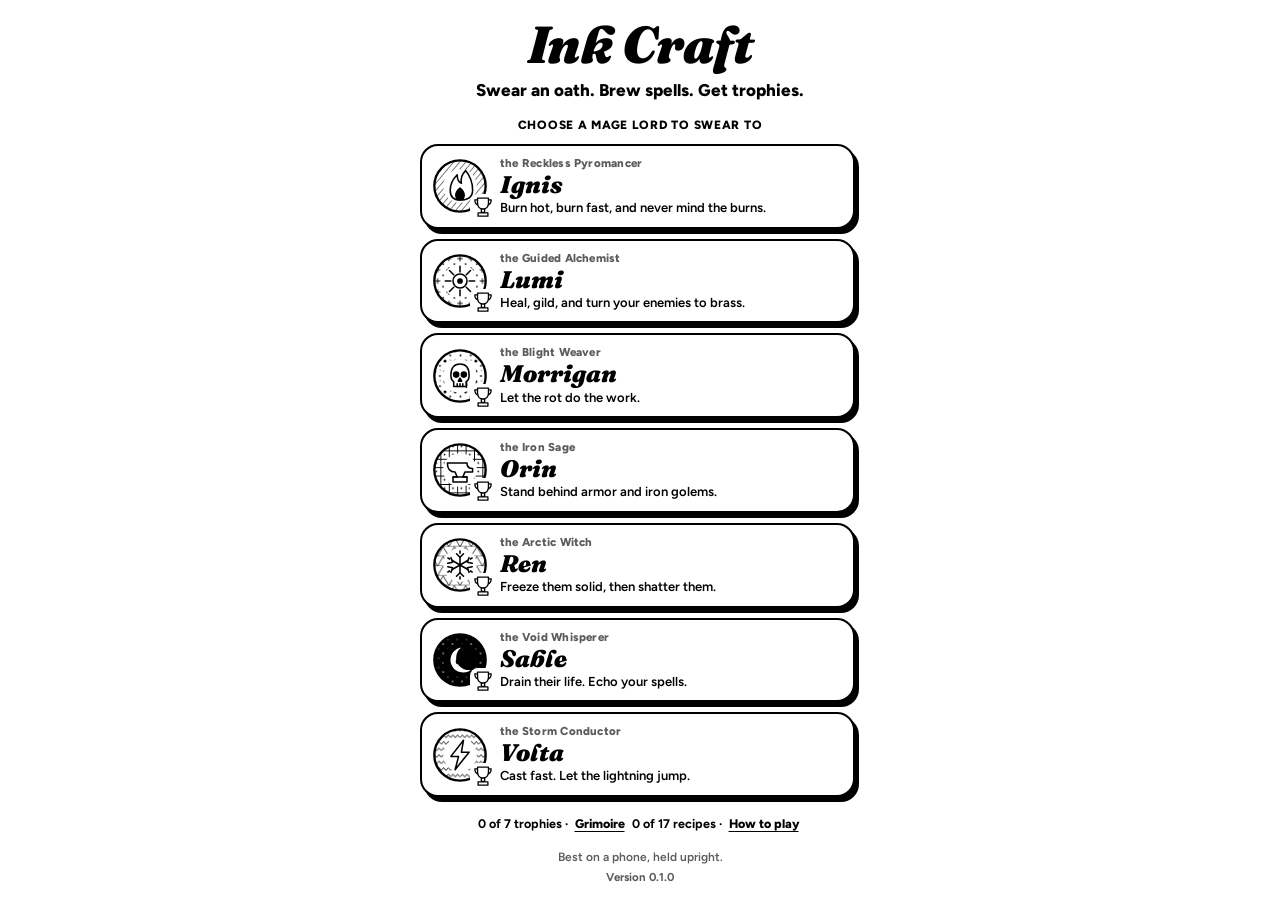
==== play/index.html @ b03f9af0 "Add Ink Craft, an ink-drawn brewing card game Co-Authored-By: Claude Opus 5.5 <noreply@anthropic.com" ====
<!DOCTYPE html>
<html lang="en">
<head>
<meta charset="utf-8">
<meta name="viewport" content="width=device-width, initial-scale=1, viewport-fit=cover">
<title>Ink Craft: swear an oath, brew spells, get trophies</title>
<meta name="theme-color" content="#ffffff">
<meta name="description" content="Swear an oath. Brew spells. Get trophies.">
<link rel="manifest" href="/manifest.webmanifest">
<link rel="icon" type="image/svg+xml" href="/icons/icon.svg">
<meta name="apple-mobile-web-app-capable" content="yes">
<meta name="mobile-web-app-capable" content="yes">
<meta name="apple-mobile-web-app-title" content="Ink Craft">
<meta name="apple-mobile-web-app-status-bar-style" content="default">
<link rel="preconnect" href="https://fonts.googleapis.com">
<link rel="preconnect" href="https://fonts.gstatic.com" crossorigin>
<link href="https://fonts.googleapis.com/css2?family=Fraunces:ital,opsz,wght@0,9..144,800;0,9..144,900;1,9..144,900&family=Figtree:wght@500;600;700;800&display=swap" rel="stylesheet">
<link rel="stylesheet" href="styles.css">
</head>
<body>

<section id="title" class="screen on">
  <div class="home">
    <h1 class="logo">Ink Craft</h1>
    <p class="tag">Swear an oath. Brew spells. Get trophies.</p>
    <p class="kick">Choose a mage lord to swear to</p>
    <div class="events" id="lords"></div>
    <p class="homestats" id="homeStats"></p>
    <div class="foot-note">Best on a phone, held upright.</div>
    <div class="ver" id="ver"></div>
  </div>
</section>

<section id="intro" class="screen">
  <div class="panel" id="introPanel"></div>
</section>

<section id="duel" class="screen">
  <div class="side foe">
    <div class="mage" id="m1" data-r="m1"></div>
    <div class="row2">
      <div class="ink small" id="ink1"></div>
      <button class="caul small" id="c1" type="button" aria-label="Their cauldron"></button>
    </div>
  </div>
  <div class="arena">
    <div class="lane" id="b1"></div>
    <div class="mid" id="mid">
      <span class="turn" id="turnTag"></span>
      <span class="log" id="log"></span>
      <button id="pause" type="button" aria-label="Pause">
        <svg viewBox="0 0 32 32" aria-hidden="true"><rect x="9" y="8" width="5" height="16" rx="1.5" fill="currentColor"/><rect x="18" y="8" width="5" height="16" rx="1.5" fill="currentColor"/></svg>
      </button>
    </div>
    <div class="lane" id="b0"></div>
  </div>
  <div class="side me">
    <div class="row1">
      <div class="mage" id="m0" data-r="m0"></div>
      <div class="ink" id="ink0"></div>
    </div>
    <div class="row2">
      <button class="caul" id="c0" type="button" aria-label="Your cauldron"></button>
      <button class="pow" id="pow" type="button"></button>
      <button class="btn" id="endBtn" type="button">End turn</button>
    </div>
    <div class="info" id="info"></div>
  </div>
  <div class="hand" id="hand"></div>
  <div class="reveal" id="reveal"></div>
  <div class="banner" id="banner"></div>
</section>

<section id="spoils" class="screen">
  <div class="shophead"><h2>Spoils</h2><button class="linkbtn" id="spoilSatchel">Your satchel</button></div>
  <p class="sub" id="spoilNote"></p>
  <div class="spoils" id="spoilList"></div>
  <div class="shopbtns">
    <button class="btn ghost" id="leaveSpoils">Leave them</button>
    <button class="btn" id="takeBtn">Pick a card</button>
  </div>
</section>

<div class="tip" id="tip" role="status"></div>
<div class="veil" id="veil"><div class="panel" id="sheet"></div></div>

<!-- Order matters: each script can only use what the scripts above it define while loading. main.js is always last. -->
<script src="js/config.js"></script>
<script src="js/engine.js"></script>
<script src="js/art.js"></script>
<script src="js/ui.js"></script>
<script src="js/duel.js"></script>
<script src="js/screens.js"></script>
<script src="js/main.js"></script>
</body>
</html>
---- play/styles.css ----
/* Ink Craft. Paper-and-ink look shared with the other Ink games: white paper, black ink, no other colors.
   The seven elements are told apart by their ink patterns (see art.js), never by color. */
:root{
  --paper:#ffffff; --ink:#000000; --soft:#5c5c5c;
  --display:"Fraunces", Georgia, "Times New Roman", serif;
  --ui:"Figtree", system-ui, -apple-system, "Segoe UI", sans-serif;
  --spring:cubic-bezier(.34,1.56,.64,1); --settle:cubic-bezier(.3,.7,.3,1);
  --cw:70px; --fw:80px; --overlap:0px;
  color-scheme:light; box-sizing:border-box;
}
@media (prefers-color-scheme: dark){ :root:not([data-theme="light"]){ --paper:#ffffff; --ink:#000000; --soft:#5c5c5c; } }
:root[data-theme="dark"]{ --paper:#ffffff; --ink:#000000; --soft:#5c5c5c; }
*,*::before,*::after{ box-sizing:inherit; }
html{ height:100%; }
html,body{ margin:0; height:100%; background:var(--paper); color:var(--ink); font-family:var(--ui); overflow:hidden; overscroll-behavior:none;
  -webkit-user-select:none; user-select:none; -webkit-touch-callout:none; -webkit-tap-highlight-color:transparent; }
button{ appearance:none; font:inherit; color:inherit; background:none; border:0; padding:0; cursor:pointer; }
.hidden{ display:none !important; }

@keyframes bump{0%{transform:scale(1)}30%{transform:scale(1.3,.78)}55%{transform:scale(.9,1.14)}78%{transform:scale(1.04,.97)}100%{transform:scale(1)}}
@keyframes cardIn{0%{transform:translateY(60vh) scale(.7,1.3)}55%{transform:translateY(-10px) scale(1.06,.94)}75%{transform:translateY(3px) scale(.98,1.02)}100%{transform:none}}
@keyframes pickIn{0%{opacity:0;transform:translateY(24px) scale(.9,1.12)}60%{opacity:1;transform:translateY(-3px) scale(1.03,.97)}100%{opacity:1;transform:none}}
@keyframes rowIn{0%{opacity:0;transform:translateX(-18px)}70%{opacity:1;transform:translateX(3px)}100%{opacity:1;transform:none}}
@keyframes trophyIn{0%{opacity:0;transform:translateY(-120px) scale(.7,1.3)}45%{opacity:1;transform:translateY(0) scale(1.25,.72)}62%{transform:translateY(-14px) scale(.9,1.12)}78%{transform:translateY(0) scale(1.06,.95)}100%{transform:none}}
@keyframes drawIn{0%{opacity:0;transform:translateY(90px) rotate(0) scale(.7,1.3)}60%{opacity:1;transform:translateY(calc(var(--dy) - 8px)) rotate(var(--rot)) scale(1.05,.95)}100%{opacity:1;transform:translateY(var(--dy)) rotate(var(--rot))}}
@keyframes famIn{0%{opacity:0;transform:translateY(-30px) scale(.6,1.4)}55%{opacity:1;transform:translateY(4px) scale(1.12,.88)}80%{transform:translateY(-1px) scale(.97,1.03)}100%{opacity:1;transform:none}}
@keyframes aim{0%,100%{outline-offset:4px}50%{outline-offset:8px}}
@keyframes glow{0%,70%,100%{transform:scale(1)}78%{transform:scale(1.08,.9)}88%{transform:scale(.97,1.04)}}
@keyframes zz{0%{opacity:0;transform:translate(0,4px)}40%{opacity:1}100%{opacity:0;transform:translate(6px,-10px)}}

.screen{ position:absolute; inset:0; display:none; flex-direction:column; max-width:480px; margin:0 auto;
  padding:calc(env(safe-area-inset-top,0px) + 12px) 16px calc(env(safe-area-inset-bottom,0px) + 12px); }
.screen.on{ display:flex; }

/* ---------- shared pieces from the other Ink games ---------- */
.panel{ background:var(--paper); border:2.5px solid var(--ink); border-radius:24px; box-shadow:7px 8px 0 var(--ink);
  padding:22px 18px 18px; width:min(440px,100%); text-align:center; animation:cardIn .6s var(--settle); }
.panel h2{ font-family:var(--display); font-weight:900; font-style:italic; font-size:32px; line-height:1.05; margin:0; text-wrap:balance; }
.panel p{ margin:6px 0 16px; font-weight:700; color:var(--soft); line-height:1.4; }
.logo{ font-family:var(--display); font-style:italic; font-weight:900; font-size:52px; line-height:.95; letter-spacing:-.01em; margin:0 0 4px; }
.tag{ font-weight:800; font-size:17px; margin:10px 0 4px; }
.big{ font-family:var(--display); font-weight:900; font-size:46px; line-height:1; margin:4px 0 2px; font-variant-numeric:tabular-nums; }
.btn{ appearance:none; border:2.5px solid var(--ink); background:var(--ink); color:var(--paper); border-radius:14px; padding:13px 22px;
  font-family:var(--ui); font-weight:800; font-size:16px; cursor:pointer; width:100%; line-height:1.1; transition:transform .2s var(--spring); }
.btn:active{ transform:scale(1.04,.9); }
.btn.ghost{ background:var(--paper); color:var(--ink); }
.btn:disabled{ opacity:.3; cursor:default; transform:none; }
.btn:focus-visible,.event:focus-visible,.linkbtn:focus-visible,.card:focus-visible,.fam:focus-visible,.pow:focus-visible,.caul:focus-visible,.spoil:focus-visible{ outline:3px solid var(--ink); outline-offset:3px; }
.linkbtn{ appearance:none; border:0; background:none; padding:2px 4px; font:inherit; font-weight:800; color:var(--ink); text-decoration:underline; text-underline-offset:3px; cursor:pointer; }
.how{ text-align:left; font-size:13px; font-weight:600; border:1.5px dashed var(--ink); border-radius:12px; padding:10px 12px; margin:0 0 14px; line-height:1.45; }
.how p{ margin:0 0 8px !important; color:var(--ink) !important; font-weight:600 !important; }
.how p:last-child{ margin:0 !important; }
.sub{ font-size:13px; font-weight:700; color:var(--soft); line-height:1.25; }
.evn{ font-size:12px !important; font-weight:800 !important; color:var(--ink) !important; margin:0 0 4px !important; letter-spacing:.02em; }
.resnote{ font-size:12px !important; font-weight:600 !important; color:var(--soft); margin:-4px 0 10px !important; line-height:1.4; }
.panel > .btn + .btn{ margin-top:8px; }
.panel > .linkbtn{ display:inline-block; margin-top:12px; font-size:13px; }
.panel .yield{ color:var(--soft); }
.board{ border:2px solid var(--ink); border-radius:14px; overflow:hidden; margin:0 0 16px; text-align:left; }
.board .row{ display:grid; grid-template-columns:1fr auto; align-items:center; gap:10px; padding:9px 12px; border-top:1.5px solid var(--ink); animation:rowIn .45s var(--settle) both; }
.board .row:first-child{ border-top:0; }
.board .row.me{ background:var(--ink); color:var(--paper); }
.board .nm{ font-weight:800; font-size:14px; line-height:1.2; }
.board .nm small{ display:block; font-weight:600; font-size:12px; opacity:.75; margin-top:2px; }
.board b{ font-family:var(--display); font-weight:900; font-size:19px; text-align:right; }
.award{ display:grid; place-items:center; margin:4px 0 12px; }
.award .troph{ width:96px; height:106px; animation:trophyIn 1s var(--settle) both .2s; transform-origin:50% 100%; }
.award p{ margin:6px 0 0 !important; font-family:var(--display); font-style:italic; font-weight:900; font-size:22px; color:var(--ink) !important; }
.ver{ font-size:11.5px; font-weight:700; color:var(--soft); margin-top:6px; }
.foot-note{ font-size:12px; font-weight:600; color:var(--soft); margin-top:12px; }

/* ---------- home ---------- */
#title{ overflow:auto; }
.home{ width:min(440px,100%); margin:auto; text-align:center; padding:8px 0 4px; }
.kick{ font-size:12px; font-weight:800; letter-spacing:.06em; text-transform:uppercase; margin:18px 0 0; }
.events{ display:grid; gap:10px; margin:12px 0 14px; padding-right:5px; }
.event{ display:grid; grid-template-columns:auto 1fr; gap:12px; align-items:center; text-align:left; border:2.5px solid var(--ink); border-radius:18px; padding:10px 14px 10px 10px;
  background:var(--paper); box-shadow:4px 5px 0 var(--ink); animation:pickIn .55s var(--settle) both; transition:transform .2s var(--spring); }
.event:active{ transform:scale(1.03,.94); }
.tw-wrap{ position:relative; width:56px; height:56px; }
.tw-wrap .lp{ width:56px; height:56px; display:block; }
.tw-wrap .tro{ position:absolute; right:-8px; bottom:-8px; width:26px; height:28px; background:var(--paper); border-radius:8px; padding:2px; }
.tw-wrap .tro svg{ width:100%; height:100%; display:block; }
.ev{ display:grid; gap:2px; min-width:0; }
.ev b{ font-family:var(--display); font-style:italic; font-weight:900; font-size:24px; line-height:1.05; }
.ev i{ font-style:normal; font-size:11.5px; font-weight:800; color:var(--soft); letter-spacing:.02em; }
.ev span{ font-size:13px; font-weight:600; line-height:1.35; }
.ev .saved strong{ font-weight:800; }
.homestats{ font-size:12.5px; font-weight:700; line-height:1.8; margin:4px 0 0; }

/* ---------- oath and pit intro ---------- */
#intro{ justify-content:center; align-items:center; overflow:auto; }
#intro .panel{ margin:auto; }
.oathhead,.foecard{ display:grid; grid-template-columns:72px 1fr; gap:14px; align-items:center; text-align:left; margin:0 0 10px; }
.bigpor{ width:72px; height:72px; display:block; }
.elname{ display:inline-block; margin-top:6px; font-size:11.5px; font-weight:800; border:2px solid var(--ink); border-radius:999px; padding:3px 10px; }
.about{ text-align:left; color:var(--ink) !important; font-weight:600 !important; font-size:14px; }
.foecard h2{ font-size:27px; }
.foecard .sub{ margin-top:4px; }
.story{ font-weight:600 !important; font-size:14px; line-height:1.4; color:var(--ink) !important; margin:10px 0 14px !important; text-align:left; }
.prog{ display:flex; gap:7px; justify-content:center; align-items:center; margin:0 0 12px; }
.prog i{ width:12px; height:12px; border:2px solid var(--ink); border-radius:50%; }
.prog i.done{ background:var(--ink); }
.prog i.now{ background:var(--ink); transform:scale(1.35); }
.prog i.crown{ width:22px; height:14px; border:0; border-radius:0; display:grid; place-items:center; }
.prog i.crown svg{ width:22px; height:13px; color:var(--ink); }
.prog i.crown.now svg path,.prog i.crown.done svg path{ fill:var(--ink); }
.prog i.crown.now,.prog i.crown.done{ background:none; }
.nums{ display:grid; grid-template-columns:1fr 1fr; gap:8px; margin:4px 0 12px; }
.nums > div{ border:2px solid var(--ink); border-radius:14px; padding:8px 4px 6px; }
.nums small{ font-size:11.5px; font-weight:800; }
.lifeRow{ display:flex; align-items:center; gap:10px; text-align:left; font-size:12.5px; font-weight:700; margin:0 0 14px; line-height:1.35; }
.lifeRow.center{ justify-content:center; margin:6px 0 4px; }
.lives{ display:flex; gap:5px; flex:none; }
.lives i{ width:14px; height:14px; border:2px solid var(--ink); border-radius:50% 50% 50% 50% / 40% 40% 60% 60%; transform:rotate(180deg); }
.lives i.on{ background:var(--ink); }

/* ---------- the duel ---------- */
#duel{ gap:6px; padding-top:calc(env(safe-area-inset-top,0px) + 8px); padding-bottom:calc(env(safe-area-inset-bottom,0px) + 4px); }
.side{ position:relative; display:grid; gap:6px; flex:none; }
.mage{ position:relative; display:grid; grid-template-columns:44px 1fr auto; gap:9px; align-items:center; min-width:0; cursor:pointer; border-radius:14px; }
.mage .por{ width:44px; height:44px; display:block; border-radius:50%; transition:transform .25s var(--spring); }
.who{ min-width:0; }
.who b{ display:block; font-family:var(--display); font-style:italic; font-weight:900; font-size:19px; line-height:1.05; white-space:nowrap; overflow:hidden; text-overflow:ellipsis; }
.who small{ display:block; font-size:11px; font-weight:700; color:var(--soft); margin-top:2px; white-space:nowrap; overflow:hidden; text-overflow:ellipsis; }
.life{ display:flex; align-items:center; gap:6px; }
.hpn{ font-family:var(--display); font-weight:900; font-size:32px; line-height:1; min-width:1.3em; text-align:right; font-variant-numeric:tabular-nums; }
.arm{ position:relative; width:30px; height:32px; display:grid; place-items:center; }
.arm svg{ position:absolute; inset:0; width:100%; height:100%; }
.arm b{ position:relative; font-family:var(--display); font-weight:900; font-size:14px; margin-top:-2px; }
.blt{ display:grid; place-items:center; min-width:26px; height:26px; padding:0 4px; background:var(--ink); color:var(--paper); font-family:var(--display); font-weight:900; font-size:14px;
  border-radius:50% 50% 50% 50% / 40% 40% 60% 60%; }
.row1{ display:grid; grid-template-columns:1fr auto; gap:8px; align-items:center; }
.foe .row2{ display:flex; justify-content:space-between; align-items:center; gap:8px; }
.me .row2{ display:grid; grid-template-columns:1fr auto auto; gap:8px; align-items:stretch; }

.ink{ display:flex; align-items:center; gap:6px; }
.pips{ display:flex; gap:3px; flex-wrap:wrap; max-width:140px; }
.pips i{ width:11px; height:11px; border:2px solid var(--ink); border-radius:50%; }
.pips i.on{ background:var(--ink); }
.ink b{ font-family:var(--display); font-weight:900; font-size:17px; font-variant-numeric:tabular-nums; }
.ink b small{ font-size:12px; color:var(--soft); }
.ink .lb{ font-size:11px; font-weight:800; }
.ink.small .pips i{ width:8px; height:8px; border-width:1.5px; }
.ink.small b{ font-size:13px; }

.caul{ position:relative; display:flex; flex-direction:column; align-items:flex-start; justify-content:center; gap:4px; border:2.5px solid var(--ink); border-radius:14px;
  padding:6px 9px; background:var(--paper); box-shadow:3px 4px 0 var(--ink); min-width:0; text-align:left; }
.caul .slots{ display:flex; gap:6px; }
.rg{ width:34px; height:34px; border:2px dashed var(--ink); border-radius:50%; display:grid; place-items:center; background:var(--paper); }
.rg.full{ border-style:solid; }
.rg svg{ width:25px; height:25px; display:block; }
.caul.ready .rg.full{ background:var(--ink); }
.caul.ready .rg.full svg{ filter:invert(1); }
.ch{ font-size:11px; font-weight:700; color:var(--soft); white-space:nowrap; overflow:hidden; text-overflow:ellipsis; max-width:100%; line-height:1.2; }
.ch b{ color:var(--ink); font-weight:800; }
.caul.small{ border:0; box-shadow:none; padding:0; background:none; flex-direction:row; }
.caul.small .slots{ gap:4px; }
.caul.small .rg{ width:26px; height:26px; border-width:1.5px; }
.caul.small .rg svg{ width:18px; height:18px; }
.pow{ position:relative; width:66px; display:flex; flex-direction:column; align-items:center; justify-content:center; gap:3px; border:2.5px solid var(--ink); border-radius:14px;
  background:var(--paper); padding:5px 4px 4px; transition:transform .2s var(--spring); }
.pow.ok{ box-shadow:3px 4px 0 var(--ink); }
.pow:not(.ok){ opacity:.45; }
.pow.used{ border-style:dashed; }
.pow.pick{ transform:translateY(-4px); box-shadow:4px 7px 0 var(--ink); }
.pow .pp{ width:32px; height:32px; display:block; }
.pow b{ font-size:11.5px; font-weight:800; line-height:1; }
.pow .cost,.card .cost,.bigcard .cost{ position:absolute; display:grid; place-items:center; border-radius:50%; background:var(--ink); color:var(--paper); border:2px solid var(--ink);
  font-family:var(--display); font-style:normal; font-weight:900; line-height:1; z-index:2; }
.pow .cost{ top:-9px; left:-9px; width:24px; height:24px; font-size:14px; }
#endBtn{ width:auto; padding:10px 14px; font-size:15px; }
#endBtn.glow{ animation:glow 1.8s ease-in-out infinite; }

.arena{ flex:1; min-height:0; display:flex; flex-direction:column; justify-content:center; gap:10px; }
.lane{ display:flex; gap:8px; justify-content:center; align-items:center; height:calc(var(--fw) * 1.2 + 10px); border:0; border-radius:0; overflow:visible; margin:0; }
.lane .slot{ width:var(--fw); height:calc(var(--fw) * 1.18); border:2px dashed var(--ink); border-radius:14px; opacity:.16; flex:none; }
.fam{ position:relative; flex:none; width:var(--fw); height:calc(var(--fw) * 1.18); background:var(--paper); border:2.5px solid var(--ink); border-radius:14px;
  box-shadow:3px 4px 0 var(--ink); padding:5px 5px 0; transition:transform .25s var(--spring), box-shadow .2s, opacity .2s; }
.fam.new{ animation:famIn .55s var(--settle) both; }
.fam .fa{ display:block; width:100%; height:auto; }
.fam .atk,.fam .hp,.card .atk,.card .hp,.bigcard .atk,.bigcard .hp{ position:absolute; display:grid; place-items:center; border-radius:50%; border:2.5px solid var(--ink);
  font-family:var(--display); font-weight:900; line-height:1; font-variant-numeric:tabular-nums; }
.fam .atk,.fam .hp{ bottom:-9px; width:28px; height:28px; font-size:16px; }
.fam .atk,.card .atk,.bigcard .atk{ left:-8px; background:var(--ink); color:var(--paper); }
.fam .hp,.card .hp,.bigcard .hp{ right:-8px; background:var(--paper); color:var(--ink); }
.fam .hp.hurt{ border-style:dashed; }
.fam .up{ box-shadow:0 0 0 2px var(--paper), 0 0 0 4px var(--ink); }
.fam.guard{ outline:2.5px solid var(--ink); outline-offset:3px; }
.fam.ward::after{ content:""; position:absolute; inset:-9px; border:2px dashed var(--ink); border-radius:21px; pointer-events:none; }
.fam.fz::before{ content:""; position:absolute; inset:4px 4px 12px; border-radius:9px; pointer-events:none;
  background:repeating-linear-gradient(-30deg, transparent 0 5px, var(--ink) 5px 6.3px); opacity:.5; }
.fam .ice{ position:absolute; top:-10px; right:-10px; width:26px; height:26px; background:var(--paper); border:2px solid var(--ink); border-radius:50%; padding:3px; z-index:2; }
.fam .ice svg{ width:100%; height:100%; display:block; }
.fam .bl{ position:absolute; top:-10px; left:-10px; min-width:25px; height:25px; display:grid; place-items:center; background:var(--ink); color:var(--paper); font-style:normal;
  font-family:var(--display); font-weight:900; font-size:13px; border-radius:50% 50% 50% 50% / 40% 40% 60% 60%; z-index:2; }
.fam .zz{ position:absolute; top:4px; right:7px; font-family:var(--display); font-style:italic; font-weight:900; font-size:16px; animation:zz 1.6s ease-out infinite; }
.fam.ready{ transform:translateY(-5px); box-shadow:4px 8px 0 var(--ink); }
.fam.ready::before{ content:""; position:absolute; left:50%; bottom:-19px; margin-left:-6px; border:6px solid transparent; border-top-color:var(--ink); }
.fam.done{ box-shadow:none; }
.fam.sel{ transform:translateY(-10px) scale(1.06); box-shadow:5px 11px 0 var(--ink); z-index:3; }
.fam.tgt{ outline:3px dashed var(--ink); outline-offset:4px; animation:aim .9s ease-in-out infinite; }
.mage.tgt .por{ outline:3px dashed var(--ink); outline-offset:3px; animation:aim .9s ease-in-out infinite; }
#duel.aiming .fam:not(.tgt):not(.sel),#duel.aiming .mage:not(.tgt) .por{ opacity:.4; }
.hit{ transform:scale(1.08); }

.mid{ position:relative; display:flex; align-items:center; gap:8px; min-height:44px; padding-right:54px; }
.turn{ flex:none; font-size:12px; font-weight:800; border:2px solid var(--ink); border-radius:999px; padding:4px 10px; white-space:nowrap; }
.turn.mine{ background:var(--ink); color:var(--paper); }
.log{ flex:1; min-width:0; font-size:12.5px; font-weight:700; color:var(--soft); white-space:nowrap; overflow:hidden; text-overflow:ellipsis; }
#pause{ position:absolute; right:2px; top:0; z-index:6; width:44px; height:44px; border-radius:50%; border:2.5px solid var(--ink); background:var(--paper); color:var(--ink);
  box-shadow:3px 4px 0 var(--ink); display:grid; place-items:center; cursor:pointer; padding:0; transition:transform .28s var(--spring); }
#pause svg{ width:26px; height:26px; }
#pause:active{ transform:scale(1.12,.86); }
#pause:focus-visible{ outline:3px solid var(--ink); outline-offset:4px; }

/* the info strip rises over your side of the table */
.info{ position:absolute; left:0; right:0; bottom:0; z-index:8; display:none; background:var(--paper); border:2.5px solid var(--ink); border-radius:16px;
  box-shadow:4px 5px 0 var(--ink); padding:10px 12px 12px; text-align:left; max-height:52vh; overflow:auto; }
.info.on{ display:block; animation:pickIn .28s var(--settle); }
.info .x{ position:absolute; top:4px; right:6px; width:32px; height:32px; font-size:24px; font-weight:700; line-height:1; }
.ih{ padding-right:28px; }
.ih b{ display:block; font-family:var(--display); font-style:italic; font-weight:900; font-size:21px; line-height:1.05; }
.ih span{ display:block; font-size:11.5px; font-weight:700; color:var(--soft); margin-top:3px; }
.it{ font-size:13.5px; font-weight:600; line-height:1.4; margin:6px 0 0; }
.it i{ font-style:normal; font-weight:800; }
.kw{ list-style:none; padding:0; margin:6px 0 0; display:grid; gap:3px; font-size:12.5px; font-weight:600; line-height:1.35; }
.kw b{ font-weight:800; }
.brew{ font-size:12.5px; font-weight:600; line-height:1.4; border:1.5px dashed var(--ink); border-radius:10px; padding:6px 9px; margin:8px 0 0; }
.brew b{ font-weight:800; }
.why{ font-size:13px; font-weight:800; margin:10px 0 0; }
.why.aim::before{ content:"→ "; }
.info .btn{ margin-top:10px; padding:11px 16px; }

/* your hand, fanned */
.hand{ position:relative; flex:none; height:calc(var(--cw) * 1.4 + 34px); display:flex; justify-content:center; align-items:flex-end; padding-bottom:22px; }
.card{ position:relative; flex:none; width:var(--cw); height:calc(var(--cw) * 1.4); margin:0 calc(var(--overlap) * -1); background:var(--paper); border:2px solid var(--ink); border-radius:10px;
  padding:calc(var(--cw) * .16) 4px 0; transform:translateY(var(--dy, 0)) rotate(var(--rot, 0)); transform-origin:50% 130%; transition:transform .28s var(--spring), box-shadow .2s; touch-action:manipulation; }
.card.drawn{ animation:drawIn .5s var(--settle) both; }
.card.ok{ box-shadow:3px 4px 0 var(--ink); }
.card.pick{ transform:translateY(-24px) rotate(0) scale(1.12); z-index:6; box-shadow:5px 9px 0 var(--ink); }
.card .cost{ top:-8px; left:-8px; width:calc(var(--cw) * .36); height:calc(var(--cw) * .36); font-size:calc(var(--cw) * .22); }
.card:not(.ok) .cost{ background:var(--paper); color:var(--ink); }
.card .cost.less{ box-shadow:0 0 0 2px var(--paper), 0 0 0 3.5px var(--ink); }
.card .art{ display:block; width:100%; height:auto; }
.card .nm{ display:block; font-weight:800; font-size:calc(var(--cw) * .135); line-height:1.08; text-align:center; margin-top:4px; overflow-wrap:anywhere; }
.card .kd{ display:block; margin-top:1px; text-align:center; font-size:calc(var(--cw) * .115); font-weight:700; color:var(--soft); }
.card .atk,.card .hp{ bottom:-7px; width:calc(var(--cw) * .32); height:calc(var(--cw) * .32); font-size:calc(var(--cw) * .19); border-width:2px; }
.card .atk{ left:-6px; } .card .hp{ right:-6px; }

/* big cards: the rival's plays, spoils, the satchel */
.bigcard{ position:relative; width:var(--bw, 170px); background:var(--paper); border:2.5px solid var(--ink); border-radius:16px; box-shadow:4px 5px 0 var(--ink);
  padding:10px 10px 14px; text-align:left; }
.bigcard .cost{ top:-10px; left:-10px; width:32px; height:32px; font-size:18px; }
.bigcard .nm{ display:block; font-family:var(--display); font-style:italic; font-weight:900; font-size:17px; line-height:1.05; min-height:2.1em; padding-left:18px; text-wrap:balance; }
.bigcard .art{ display:block; width:100%; height:auto; margin:6px 0 5px; }
.bigcard .ty{ display:block; font-size:10.5px; font-weight:800; letter-spacing:.04em; color:var(--soft); }
.bigcard .rules{ font-size:12.5px; font-weight:600; line-height:1.35; margin:4px 0 0; color:var(--ink); min-height:3.6em; }
.bigcard .rules i{ font-style:normal; font-weight:800; }
.bigcard .atk,.bigcard .hp{ bottom:-10px; width:32px; height:32px; font-size:18px; }
.bigcard.power .art{ width:64px; margin:4px auto 6px; }
.bigcard.power .nm{ padding-left:0; min-height:0; text-align:center; }
.bigcard.power .ty,.bigcard.power .rules{ text-align:center; min-height:0; }
.reveal{ position:absolute; inset:0; z-index:15; display:none; place-items:center; pointer-events:none; }
.reveal.on{ display:grid; }
.reveal .bigcard{ --bw:190px; box-shadow:7px 8px 0 var(--ink); }
.banner{ position:fixed; left:50%; top:42%; transform:translate(-50%,-50%); z-index:40; display:none; max-width:min(340px,86vw); text-align:center; background:var(--ink); color:var(--paper); border-radius:18px;
  padding:10px 22px 12px; box-shadow:0 0 0 3px var(--paper), 7px 8px 0 3px var(--ink); pointer-events:none; }
.banner.on{ display:block; }
.banner b{ display:block; font-family:var(--display); font-style:italic; font-weight:900; font-size:30px; line-height:1.1; text-wrap:balance; }
.banner small{ display:block; font-size:13px; font-weight:700; margin-top:4px; line-height:1.35; }
.float{ position:fixed; z-index:45; transform:translateX(-50%); font-family:var(--display); font-weight:900; font-size:24px; white-space:nowrap; pointer-events:none;
  text-shadow:0 0 3px #fff,0 0 3px #fff,0 0 6px #fff; }
.float.solid{ background:var(--ink); color:var(--paper); border-radius:999px; padding:3px 10px; font-size:14px; font-family:var(--ui); font-weight:800; text-shadow:none; }
.float.ghost{ background:var(--paper); color:var(--ink); border:2px solid var(--ink); border-radius:999px; padding:2px 9px; font-size:14px; font-family:var(--ui); font-weight:800; text-shadow:none; }
.splat{ position:fixed; width:76px; height:76px; pointer-events:none; z-index:4; }
.splat svg{ width:100%; height:100%; fill:var(--ink); }

/* ---------- spoils ---------- */
#spoils{ gap:12px; overflow:auto; }
.shophead{ display:flex; justify-content:space-between; align-items:baseline; }
.shophead h2{ font-family:var(--display); font-style:italic; font-weight:900; font-size:36px; margin:0; }
.spoils{ display:grid; grid-template-columns:repeat(3,1fr); gap:10px; margin:10px 0 auto; padding:6px 4px 12px 0; }
.spoil{ display:block; text-align:left; animation:pickIn .5s var(--settle) both; }
.spoil .bigcard{ --bw:100%; padding:8px 7px 14px; transition:transform .25s var(--spring), box-shadow .2s; }
.spoil .bigcard .nm{ font-size:14px; padding-left:14px; }
.spoil .bigcard .rules{ font-size:11px; }
.spoil .bigcard .cost{ width:28px; height:28px; font-size:16px; }
.spoil.on .bigcard{ transform:translateY(-8px); box-shadow:6px 11px 0 var(--ink); outline:3px solid var(--ink); outline-offset:3px; }
.shopbtns{ display:grid; grid-template-columns:1fr 1.5fr; gap:8px; }
@media (min-width:470px){ .spoil .bigcard .nm{ font-size:16px; } .spoil .bigcard .rules{ font-size:12px; } }

/* ---------- satchel and grimoire ---------- */
.satchel{ display:grid; grid-template-columns:repeat(auto-fill,minmax(112px,1fr)); gap:14px 10px; margin:4px 0 18px; text-align:left; }
.sc{ position:relative; }
.sc .bigcard{ --bw:100%; padding:7px 7px 13px; box-shadow:3px 4px 0 var(--ink); }
.sc .bigcard .nm{ font-size:13.5px; padding-left:13px; }
.sc .bigcard .rules{ font-size:10.5px; min-height:0; }
.sc .bigcard .cost{ width:26px; height:26px; font-size:15px; top:-8px; left:-8px; }
.sc .bigcard .atk,.sc .bigcard .hp{ width:26px; height:26px; font-size:15px; }
.x2{ position:absolute; top:-8px; right:-6px; background:var(--ink); color:var(--paper); border-radius:999px; padding:2px 8px; font-family:var(--display); font-weight:900; font-size:14px; }
.grim{ text-align:left; margin:0 0 16px; }
.gh{ display:flex; gap:8px; align-items:center; font-size:13px; font-weight:800; margin:14px 0 6px; }
.gh:first-child{ margin-top:0; }
.gs{ width:22px; height:22px; flex:none; }
.grow{ display:grid; grid-template-columns:auto 1fr; gap:10px; align-items:center; border:2px solid var(--ink); border-radius:12px; padding:7px 9px; margin-bottom:6px; }
.grow.unk{ border-style:dashed; }
.gmix{ display:flex; gap:3px; }
.gmix i{ width:28px; height:28px; border:1.5px solid var(--ink); border-radius:50%; display:grid; place-items:center; font-style:normal; font-family:var(--display); font-weight:900; font-size:15px; }
.gmix i.q{ border-style:dashed; }
.gmix svg{ width:20px; height:20px; }
.gtx b{ display:block; font-family:var(--display); font-style:italic; font-weight:900; font-size:15px; line-height:1.1; }
.gtx small{ display:block; font-size:11.5px; font-weight:600; line-height:1.35; margin-top:2px; }

/* ---------- overlay cards and tips ---------- */
.veil{ position:fixed; inset:0; z-index:30; display:none; overflow-y:auto; background:rgba(255,255,255,.8);
  padding:calc(env(safe-area-inset-top,0px) + 16px) 16px calc(env(safe-area-inset-bottom,0px) + 16px); }
.veil.on{ display:grid; }
.veil .panel{ margin:auto; }
.tip{ position:fixed; left:16px; right:16px; top:calc(env(safe-area-inset-top,0px) + 96px); z-index:25; display:none; max-width:420px; margin:0 auto; background:var(--paper);
  border:2.5px solid var(--ink); border-radius:16px; box-shadow:4px 5px 0 var(--ink); padding:12px 14px 10px; font-size:13.5px; font-weight:600; line-height:1.4; text-align:left; }
.tip.on{ display:block; }
.tip b{ font-weight:800; }
.tip .linkbtn{ display:block; margin:6px 0 0 auto; }

@media (prefers-reduced-motion: reduce){
  .panel,.event,.board .row,.award .troph,.fam.new,.card.drawn,.spoil,.info.on{ animation:none; }
  .fam.tgt,.mage.tgt .por,#endBtn.glow,.fam .zz{ animation:none; }
  .card,.fam{ transition:none; }
}
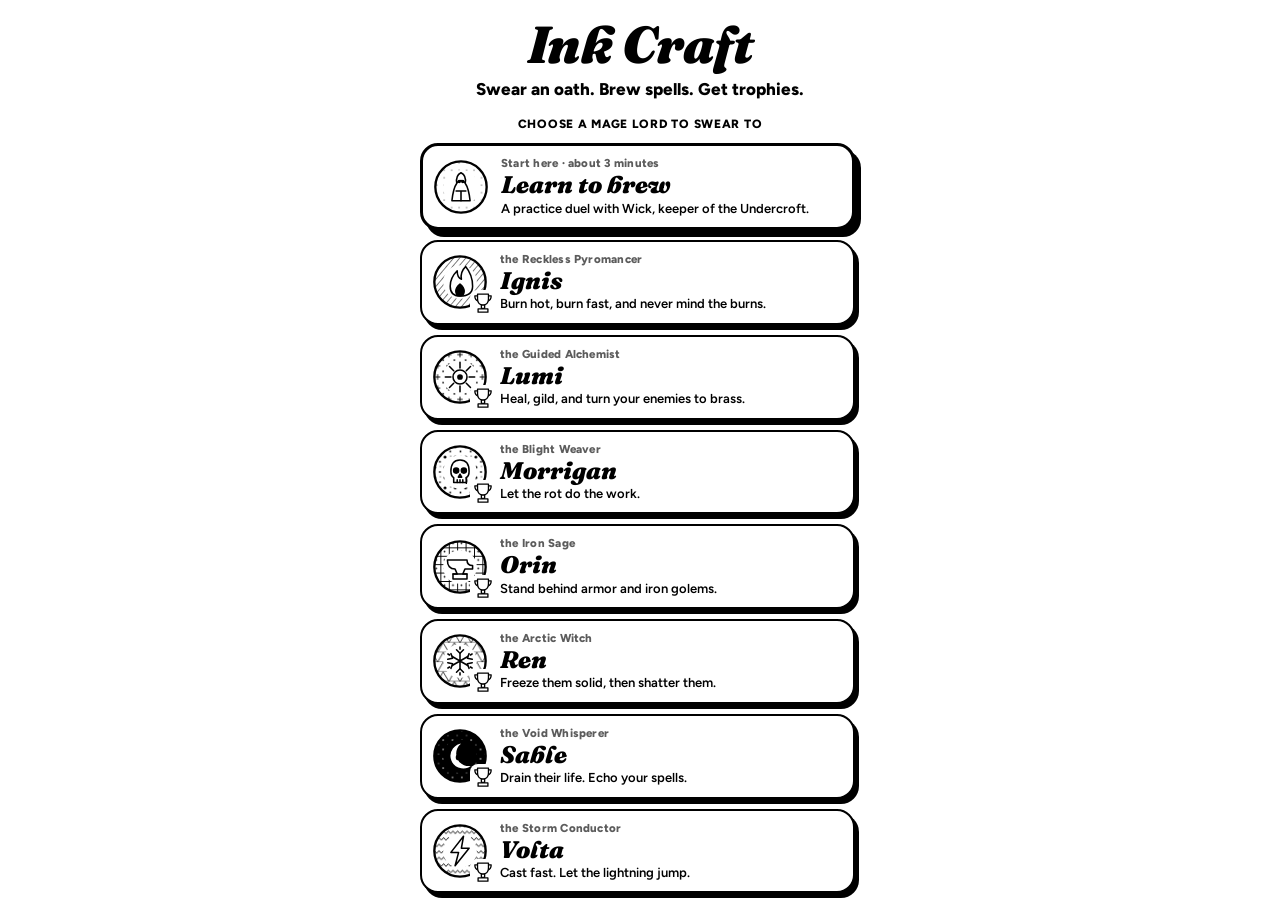
==== commit a0207863: "Add Learn to brew, a tutorial duel with Wick (0.2.0) Co-Authored-By: Claude Opus 5.5 <noreply@anthro" ====
--- a/play/index.html
+++ b/play/index.html
@@ -82,6 +82,7 @@
 </section>
 
 <div class="tip" id="tip" role="status"></div>
+<div class="coach" id="coach" role="status" aria-live="polite"></div>
 <div class="veil" id="veil"><div class="panel" id="sheet"></div></div>
 
 <!-- Order matters: each script can only use what the scripts above it define while loading. main.js is always last. -->
@@ -91,6 +92,7 @@
 <script src="js/ui.js"></script>
 <script src="js/duel.js"></script>
 <script src="js/screens.js"></script>
+<script src="js/coach.js"></script>
 <script src="js/main.js"></script>
 </body>
 </html>
--- a/play/styles.css
+++ b/play/styles.css
@@ -328,3 +328,27 @@
   .fam.tgt,.mage.tgt .por,#endBtn.glow,.fam .zz{ animation:none; }
   .card,.fam{ transition:none; }
 }
+
+/* ---------- the tutorial: Wick's tips ---------- */
+.coach{ position:fixed; left:16px; right:16px; z-index:26; display:none; max-width:440px; margin:0 auto; grid-template-columns:44px 1fr 30px; gap:10px; align-items:start;
+  background:var(--paper); border:2.5px solid var(--ink); border-radius:16px; box-shadow:4px 5px 0 var(--ink); padding:10px; text-align:left; pointer-events:none; }
+.coach.on{ display:grid; }
+.coach.top{ top:calc(env(safe-area-inset-top,0px) + 8px); }
+.coach.mid{ top:38%; }
+.coach .wick{ width:44px; height:44px; display:block; }
+.coach small{ display:block; font-size:11px; font-weight:800; color:var(--soft); }
+.coach p{ margin:2px 0 0; font-size:13.5px; font-weight:600; line-height:1.4; }
+.coach .linkbtn{ pointer-events:auto; font-size:12px; color:var(--soft); margin:4px 0 0 -4px; }
+.coach .ring svg{ width:28px; height:28px; display:block; transform:rotate(-90deg); }
+.coach .ring circle{ fill:none; stroke-width:2.5; }
+.coach .ring .track{ stroke:var(--ink); opacity:.15; }
+.coach .ring .prog{ stroke:var(--ink); stroke-dasharray:100; stroke-dashoffset:100; animation:fill var(--dur) linear forwards; }
+@keyframes fill{ to{ stroke-dashoffset:0; } }
+.coach .cx{ pointer-events:auto; width:30px; height:30px; border:2px solid var(--ink); border-radius:50%; background:var(--ink); display:grid; place-items:center; }
+.coach .cx svg{ width:14px; height:14px; stroke:var(--paper); stroke-width:3; stroke-linecap:round; }
+.coach-hi{ outline:3px solid var(--ink) !important; outline-offset:4px; animation:aim .9s ease-in-out infinite; }
+.pow.coach-hi,.caul.coach-hi,#endBtn.coach-hi{ opacity:1 !important; }
+.event.learn{ border-width:3px; box-shadow:6px 7px 0 var(--ink); }
+.event.learn .wick{ width:56px; height:56px; display:block; }
+.wick.big{ width:72px; height:72px; display:block; margin:0 auto 8px; }
+@media (prefers-reduced-motion: reduce){ .coach-hi{ animation:none; } }
